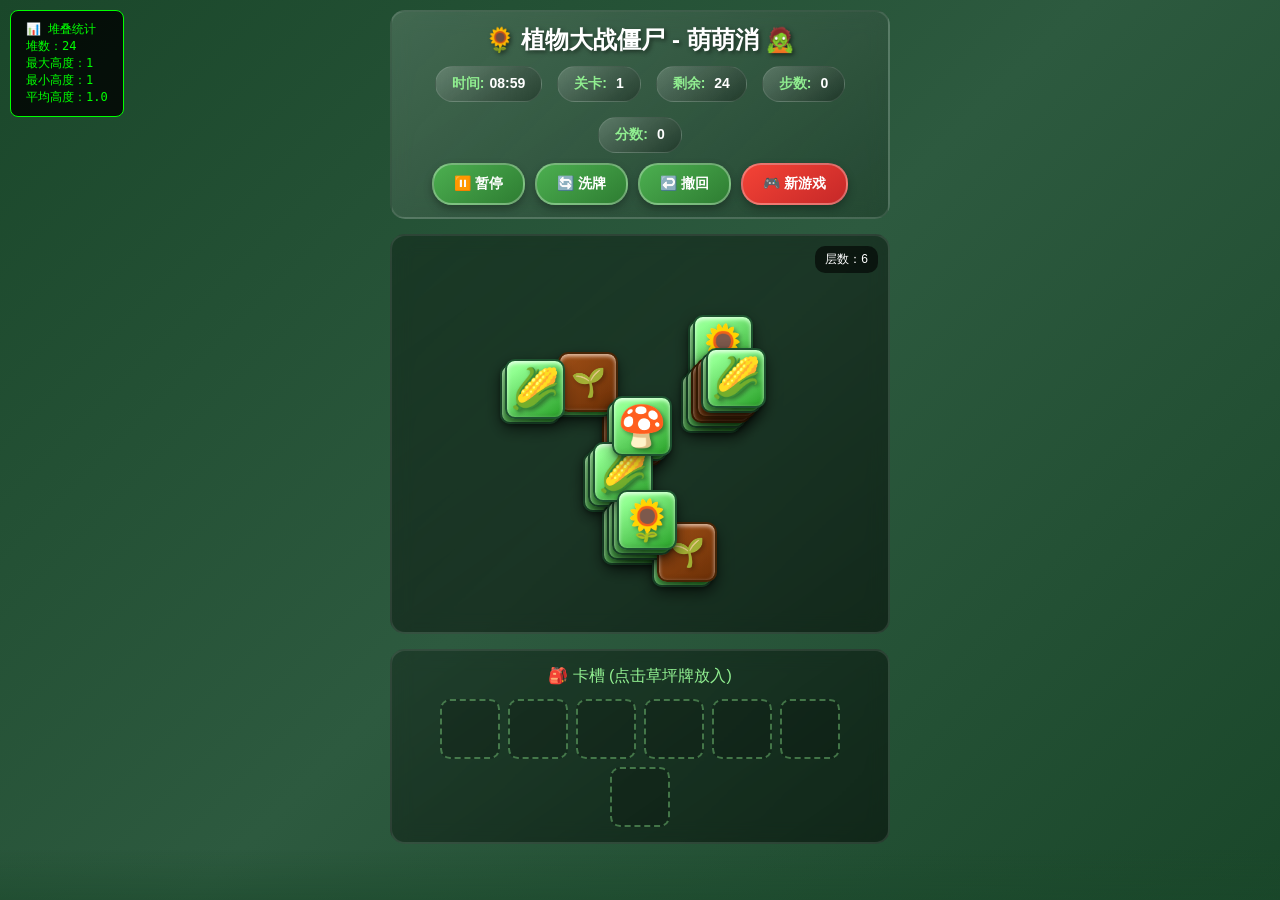
==== index.html @ 9ede6ee3 "v1.3.3: 增加堆叠偏移量 (5px)，添加界面调试信息显示" ====
<!DOCTYPE html>
<html lang="zh-CN">
<head>
    <meta charset="UTF-8">
    <meta name="viewport" content="width=device-width, initial-scale=1.0, maximum-scale=1.0, user-scalable=no">
    <title>植物大战僵尸 - 萌萌消</title>
    <style>
        * {
            margin: 0;
            padding: 0;
            box-sizing: border-box;
            -webkit-tap-highlight-color: transparent;
        }
        
        body {
            font-family: 'Microsoft YaHei', sans-serif;
            background: linear-gradient(135deg, #1a472a 0%, #2d5a3f 50%, #1a472a 100%);
            min-height: 100vh;
            padding: 10px;
            color: white;
            overflow-x: hidden;
        }
        
        .game-container {
            max-width: 500px;
            margin: 0 auto;
            display: flex;
            flex-direction: column;
            gap: 15px;
        }
        
        .game-header {
            text-align: center;
            background: linear-gradient(145deg, rgba(255,255,255,0.15), rgba(0,0,0,0.2));
            padding: 12px 20px;
            border-radius: 15px;
            backdrop-filter: blur(10px);
            border: 2px solid rgba(255,255,255,0.1);
        }
        
        .game-title {
            font-size: 24px;
            font-weight: bold;
            margin-bottom: 10px;
            text-shadow: 2px 2px 4px rgba(0,0,0,0.5);
        }
        
        .stats {
            display: flex;
            justify-content: center;
            gap: 15px;
            flex-wrap: wrap;
        }
        
        .stat-item {
            background: linear-gradient(145deg, rgba(255,255,255,0.2), rgba(0,0,0,0.3));
            padding: 8px 16px;
            border-radius: 20px;
            font-size: 14px;
            border: 1px solid rgba(255,255,255,0.1);
            transition: all 0.3s ease;
        }
        
        .stat-item.timer-warning {
            background: linear-gradient(145deg, rgba(255, 235, 59, 0.4), rgba(255, 193, 7, 0.3));
            border-color: #ffeb3b;
            animation: pulse 1s infinite;
        }
        
        .stat-item.timer-critical {
            background: linear-gradient(145deg, rgba(244, 67, 54, 0.4), rgba(211, 47, 47, 0.3));
            border-color: #f44336;
            animation: pulse 0.5s infinite;
        }
        
        .stat-label {
            color: #90EE90;
            font-weight: bold;
        }
        
        .stat-value {
            font-weight: bold;
            margin-left: 5px;
        }
        
        .controls {
            display: flex;
            justify-content: center;
            gap: 10px;
            margin-top: 10px;
        }
        
        .game-board {
            position: relative;
            background: linear-gradient(145deg, rgba(0,0,0,0.3), rgba(0,0,0,0.5));
            padding: 20px 10px;
            border-radius: 15px;
            backdrop-filter: blur(10px);
            border: 2px solid rgba(255,255,255,0.1);
            min-height: 400px;
            overflow: hidden;
        }
        
        .card {
            position: absolute;
            width: 60px;
            height: 60px;
            cursor: pointer;
            transition: transform 0.15s ease, filter 0.15s ease;
            display: flex;
            align-items: center;
            justify-content: center;
            font-size: 40px;
            user-select: none;
            border-radius: 10px;
            /* 麻将立体感效果 */
            background: linear-gradient(145deg, #ffffff, #e8e8e8);
            border: 2px solid #333;
            box-shadow: 
                0 6px 16px rgba(0, 0, 0, 0.4),
                0 2px 4px rgba(0, 0, 0, 0.3),
                inset 0 2px 4px rgba(255, 255, 255, 0.6),
                inset 0 -2px 4px rgba(0, 0, 0, 0.1);
            text-shadow: 2px 2px 4px rgba(0, 0, 0, 0.4);
        }
        
        .card.face-up {
            background: linear-gradient(145deg, #90EE90, #228B22);
            border-color: #1a472a;
        }
        
        .card.face-down {
            background: linear-gradient(145deg, #8B4513, #5D2906);
            border-color: #3d1f04;
        }
        
        .card.face-down::after {
            content: "🌱";
            font-size: 28px;
            opacity: 0.7;
        }
        
        .card.clickable {
            filter: brightness(1.15);
        }
        
        .card.clickable:hover {
            transform: scale(1.1) translateY(-5px);
            box-shadow: 
                0 10px 25px rgba(0, 0, 0, 0.5),
                0 4px 8px rgba(0, 0, 0, 0.4),
                inset 0 2px 4px rgba(255, 255, 255, 0.6),
                inset 0 -2px 4px rgba(0, 0, 0, 0.1);
            z-index: 1000 !important;
        }
        
        .card.clickable:active {
            transform: scale(1.05);
        }
        
        .card.removing {
            animation: removeCard 0.4s ease-out forwards;
        }
        
        @keyframes removeCard {
            0% {
                transform: scale(1);
                opacity: 1;
            }
            50% {
                transform: scale(1.3) rotate(180deg);
                opacity: 0.8;
            }
            100% {
                transform: scale(0);
                opacity: 0;
            }
        }
        
        .card-to-hand {
            position: fixed;
            z-index: 2000;
            pointer-events: none;
            transition: all 0.5s ease-out;
        }
        
        .hand-area {
            background: linear-gradient(145deg, rgba(0,0,0,0.3), rgba(0,0,0,0.5));
            padding: 15px;
            border-radius: 15px;
            backdrop-filter: blur(10px);
            border: 2px solid rgba(255,255,255,0.1);
        }
        
        .hand-title {
            text-align: center;
            margin-bottom: 12px;
            font-size: 16px;
            color: #90EE90;
        }
        
        .hand-slots {
            display: flex;
            justify-content: center;
            gap: 8px;
            flex-wrap: wrap;
            min-height: 70px;
        }
        
        .hand-slot {
            width: 60px;
            height: 60px;
            border: 2px dashed rgba(144, 238, 144, 0.4);
            border-radius: 10px;
            display: flex;
            align-items: center;
            justify-content: center;
            font-size: 36px;
            background: rgba(0, 0, 0, 0.2);
            transition: all 0.2s ease;
        }
        
        .hand-slot.filled {
            border-style: solid;
            border-color: #90EE90;
            background: linear-gradient(145deg, rgba(144, 238, 144, 0.3), rgba(0, 0, 0, 0.3));
            animation: slotFill 0.3s ease-out;
        }
        
        @keyframes slotFill {
            0% { transform: scale(0.8); }
            50% { transform: scale(1.1); }
            100% { transform: scale(1); }
        }
        
        .hand-slot.matching {
            animation: slotMatch 0.5s ease-out;
            background: linear-gradient(145deg, rgba(255, 215, 0, 0.5), rgba(255, 165, 0, 0.3));
            border-color: gold;
        }
        
        @keyframes slotMatch {
            0%, 100% { transform: scale(1); }
            50% { transform: scale(1.15); filter: brightness(1.3); }
        }
        
        button {
            padding: 10px 20px;
            font-size: 14px;
            font-weight: bold;
            border: 2px solid rgba(255,255,255,0.3);
            border-radius: 20px;
            background: linear-gradient(145deg, #4CAF50, #2E7D32);
            color: white;
            cursor: pointer;
            transition: all 0.3s;
            box-shadow: 0 4px 8px rgba(0,0,0,0.3);
        }
        
        button:hover {
            background: linear-gradient(145deg, #66BB6A, #43A047);
            transform: translateY(-2px);
            box-shadow: 0 6px 12px rgba(0,0,0,0.4);
        }
        
        button:active {
            transform: translateY(0);
        }
        
        button.danger {
            background: linear-gradient(145deg, #f44336, #c62828);
        }
        
        button.danger:hover {
            background: linear-gradient(145deg, #ef5350, #e53935);
        }
        
        .message-overlay {
            position: fixed;
            top: 0;
            left: 0;
            width: 100%;
            height: 100%;
            background: rgba(0, 0, 0, 0.8);
            display: none;
            align-items: center;
            justify-content: center;
            z-index: 3000;
            padding: 20px;
        }
        
        .message-box {
            background: linear-gradient(145deg, #1a472a, #0d2818);
            padding: 30px;
            border-radius: 20px;
            text-align: center;
            box-shadow: 0 10px 40px rgba(0, 0, 0, 0.6);
            border: 3px solid #90EE90;
            max-width: 400px;
            width: 100%;
        }
        
        .message-box h2 {
            font-size: 28px;
            margin-bottom: 20px;
            text-shadow: 2px 2px 4px rgba(0,0,0,0.5);
        }
        
        .message-box.win h2 {
            color: #FFD700;
        }
        
        .message-box.lose h2 {
            color: #f44336;
        }
        
        .message-box p {
            margin: 10px 0;
            font-size: 16px;
        }
        
        .message-box .buttons {
            margin-top: 20px;
            display: flex;
            gap: 10px;
            justify-content: center;
        }
        
        .timer-warning {
            color: #ffeb3b !important;
            animation: pulse 1s infinite;
        }
        
        .timer-critical {
            color: #f44336 !important;
            animation: pulse 0.5s infinite;
        }
        
        @keyframes pulse {
            0%, 100% { opacity: 1; }
            50% { opacity: 0.6; }
        }
        
        .combo-text {
            position: fixed;
            font-size: 32px;
            font-weight: bold;
            color: #FFD700;
            text-shadow: 0 0 10px rgba(255, 215, 0, 0.8), 2px 2px 4px rgba(0,0,0,0.5);
            pointer-events: none;
            z-index: 2500;
            animation: comboFloat 1s ease-out forwards;
        }
        
        @keyframes comboFloat {
            0% {
                transform: scale(0.5) translateY(0);
                opacity: 0;
            }
            50% {
                transform: scale(1.2) translateY(-20px);
                opacity: 1;
            }
            100% {
                transform: scale(1) translateY(-50px);
                opacity: 0;
            }
        }
        
        .layer-indicator {
            position: absolute;
            top: 10px;
            right: 10px;
            background: rgba(0,0,0,0.6);
            padding: 5px 10px;
            border-radius: 10px;
            font-size: 12px;
        }
        
        /* 草坪装饰 */
        .grass-decoration {
            position: fixed;
            bottom: 0;
            left: 0;
            width: 100%;
            height: 50px;
            background: linear-gradient(to bottom, transparent, rgba(26, 71, 42, 0.5));
            pointer-events: none;
            z-index: -1;
        }
    </style>
</head>
<body>
    <div class="game-container">
        <div class="game-header">
            <div class="game-title">🌻 植物大战僵尸 - 萌萌消 🧟</div>
            <div class="stats">
                <div class="stat-item">
                    <span class="stat-label">关卡:</span>
                    <span class="stat-value" id="level">1</span>
                </div>
                <div class="stat-item">
                    <span class="stat-label">剩余:</span>
                    <span class="stat-value" id="remaining">0</span>
                </div>
                <div class="stat-item">
                    <span class="stat-label">步数:</span>
                    <span class="stat-value" id="moves">0</span>
                </div>
                <div class="stat-item">
                    <span class="stat-label">分数:</span>
                    <span class="stat-value" id="score">0</span>
                </div>
            </div>
            <div class="controls">
                <button id="pauseBtn">⏸️ 暂停</button>
                <button id="shuffleBtn">🔄 洗牌</button>
                <button id="undoBtn">↩️ 撤回</button>
                <button id="newGameBtn" class="danger">🎮 新游戏</button>
            </div>
        </div>
        
        <div class="game-board" id="gameBoard">
            <div class="layer-indicator">层数：<span id="layerCount">0</span></div>
        </div>
        
        <div class="hand-area">
            <div class="hand-title">🎒 卡槽 (点击草坪牌放入)</div>
            <div class="hand-slots" id="handSlots"></div>
        </div>
    </div>
    
    <div class="grass-decoration"></div>
    
    <div class="message-overlay" id="winMessage">
        <div class="message-box win">
            <h2>🎉 恭喜通关！ 🎉</h2>
            <p>🌟 最终得分：<span id="finalScoreWin">0</span></p>
            <p>📊 使用步数：<span id="finalMovesWin">0</span></p>
            <p>⏱️ 用时：<span id="finalTimeWin">0 分 0 秒</span></p>
            <p>⏰ 剩余时间：<span id="remainingTimeWin">0 分 0 秒</span></p>
            <p>⭐ 星级评价：<span id="starRating">★★★</span></p>
            <div class="buttons">
                <button onclick="game.nextLevel()">下一关 ➡️</button>
                <button onclick="game.newGame()">再玩一局</button>
            </div>
        </div>
    </div>
    
    <div class="message-overlay" id="loseMessage">
        <div class="message-box lose">
            <h2>💀 游戏结束 💀</h2>
            <p id="loseReason">卡槽已满！</p>
            <p>📊 最终得分：<span id="finalScoreLose">0</span></p>
            <p>🏆 到达关卡：<span id="finalLevelLose">1</span></p>
            <p>⏱️ 生存时间：<span id="finalTimeLose">0 分 0 秒</span></p>
            <div class="buttons">
                <button onclick="game.restartLevel()">重试本关 🔄</button>
                <button onclick="game.newGame()">重新开始</button>
            </div>
        </div>
    </div>

    <script src="game.js?v=1.3.3"></script>
</body>
</html>
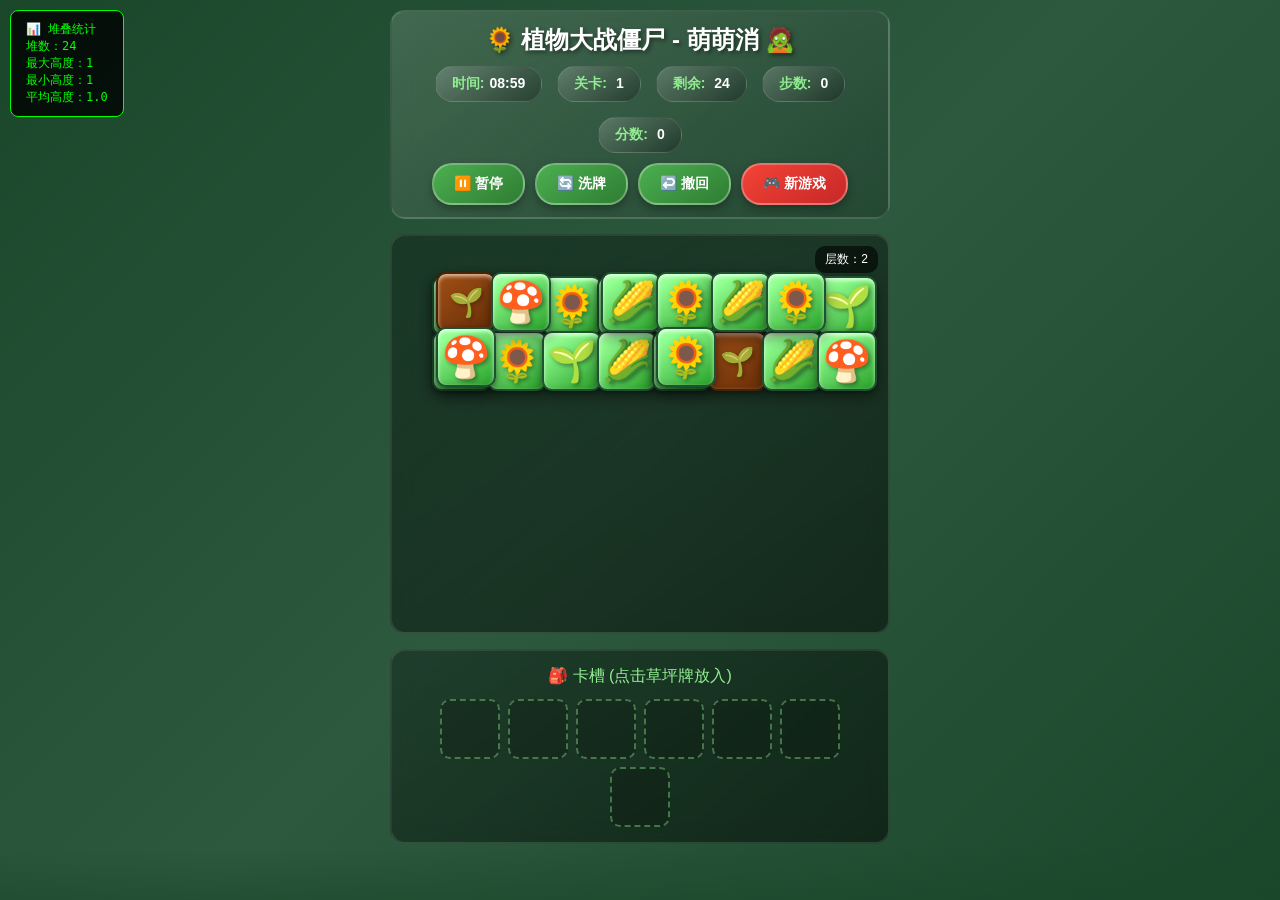
==== commit bd6c7535: "v1.4.0: 重写堆叠算法，使用网格系统确保真正堆叠" ====
--- a/index.html
+++ b/index.html
@@ -461,6 +461,6 @@
         </div>
     </div>
 
-    <script src="game.js?v=1.3.3"></script>
+    <script src="game.js?v=1.4.0"></script>
 </body>
 </html>
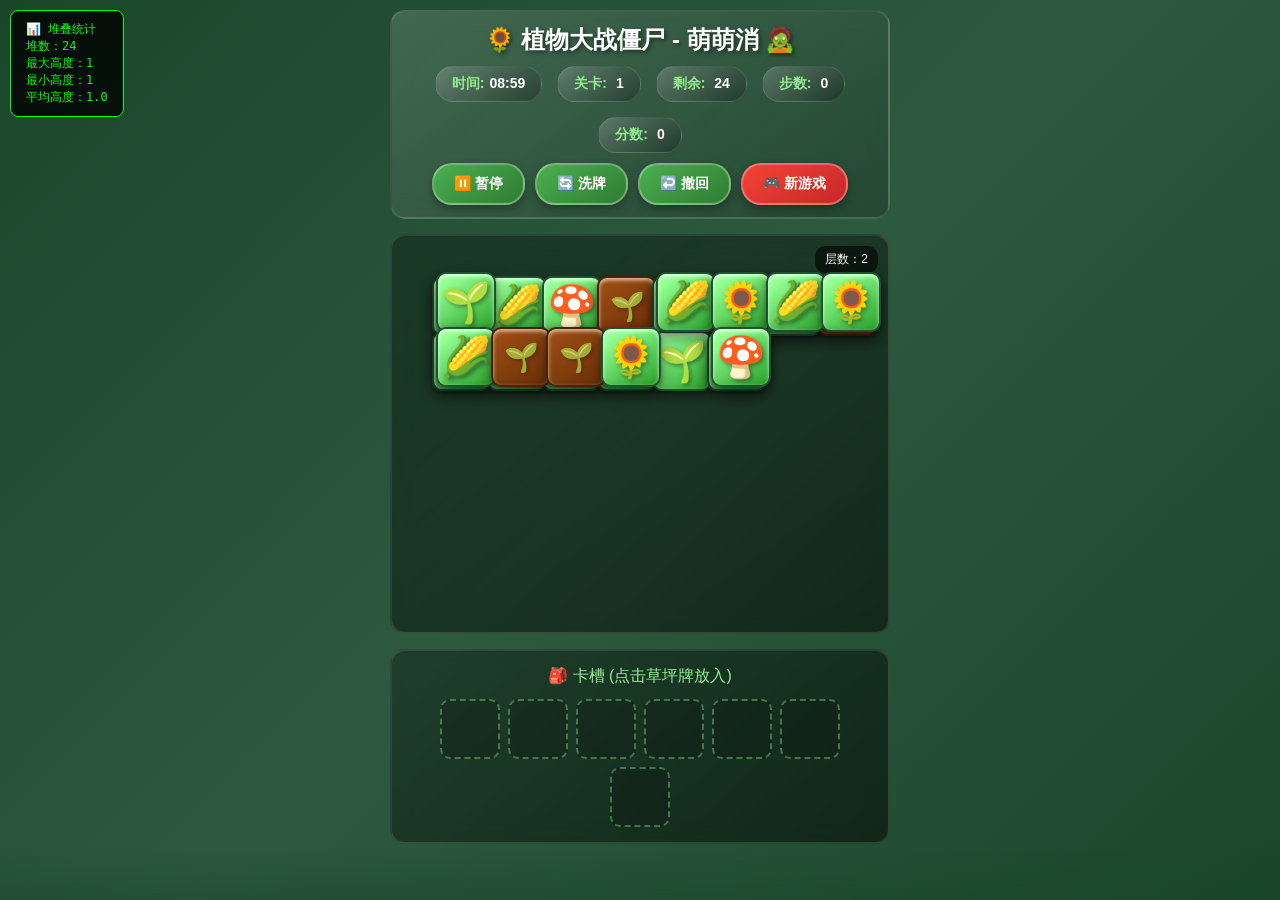
==== commit 6d63a99f: "v1.4.1: 修复分组逻辑，使用基础位置还原坐标" ====
--- a/index.html
+++ b/index.html
@@ -461,6 +461,6 @@
         </div>
     </div>
 
-    <script src="game.js?v=1.4.0"></script>
+    <script src="game.js?v=1.4.1"></script>
 </body>
 </html>
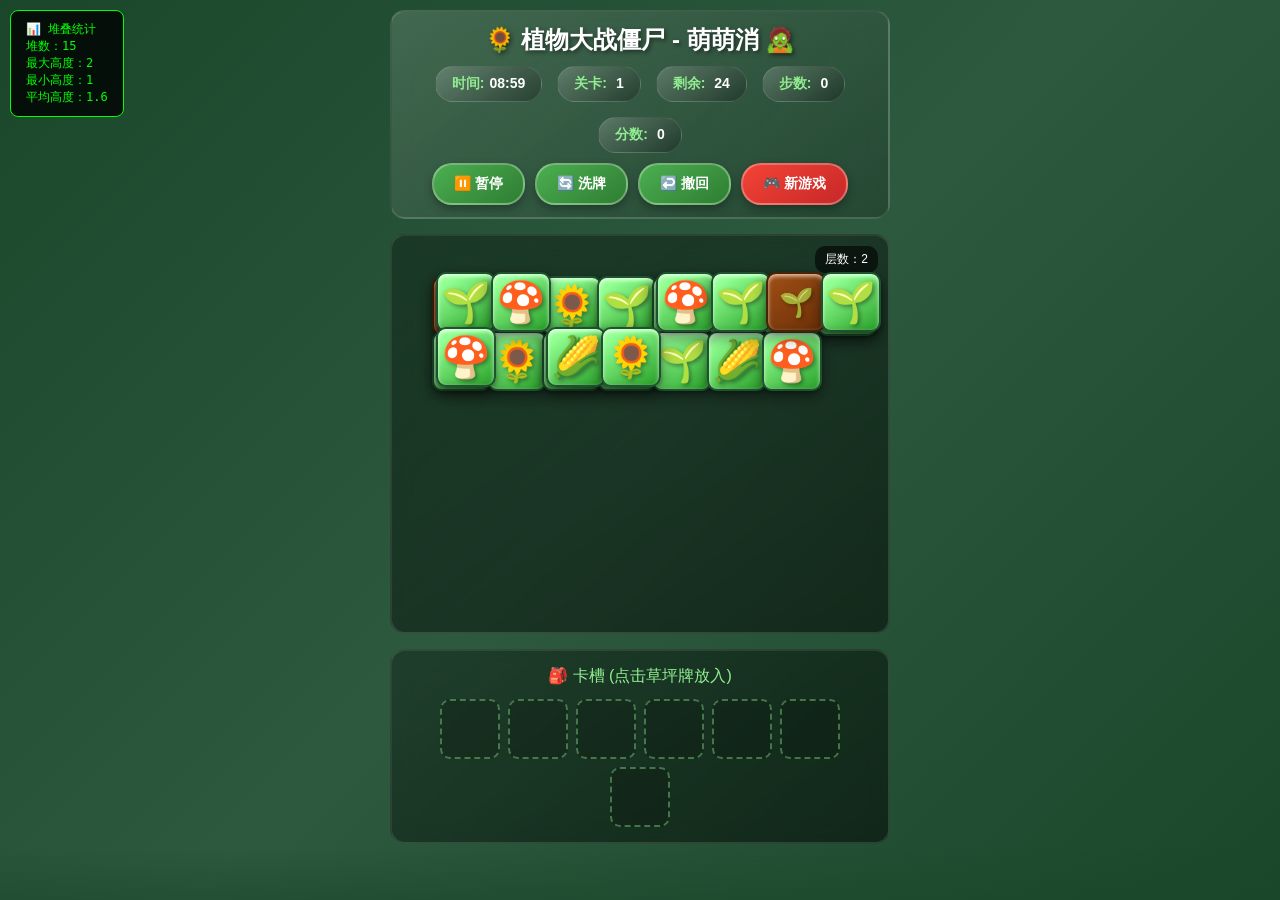
==== commit 2e03ce66: "v1.4.3: 修复堆叠统计逻辑，使用一致的坐标还原方法" ====
--- a/index.html
+++ b/index.html
@@ -461,6 +461,6 @@
         </div>
     </div>
 
-    <script src="game.js?v=1.4.1"></script>
+    <script src="game.js?v=1.4.3"></script>
 </body>
 </html>
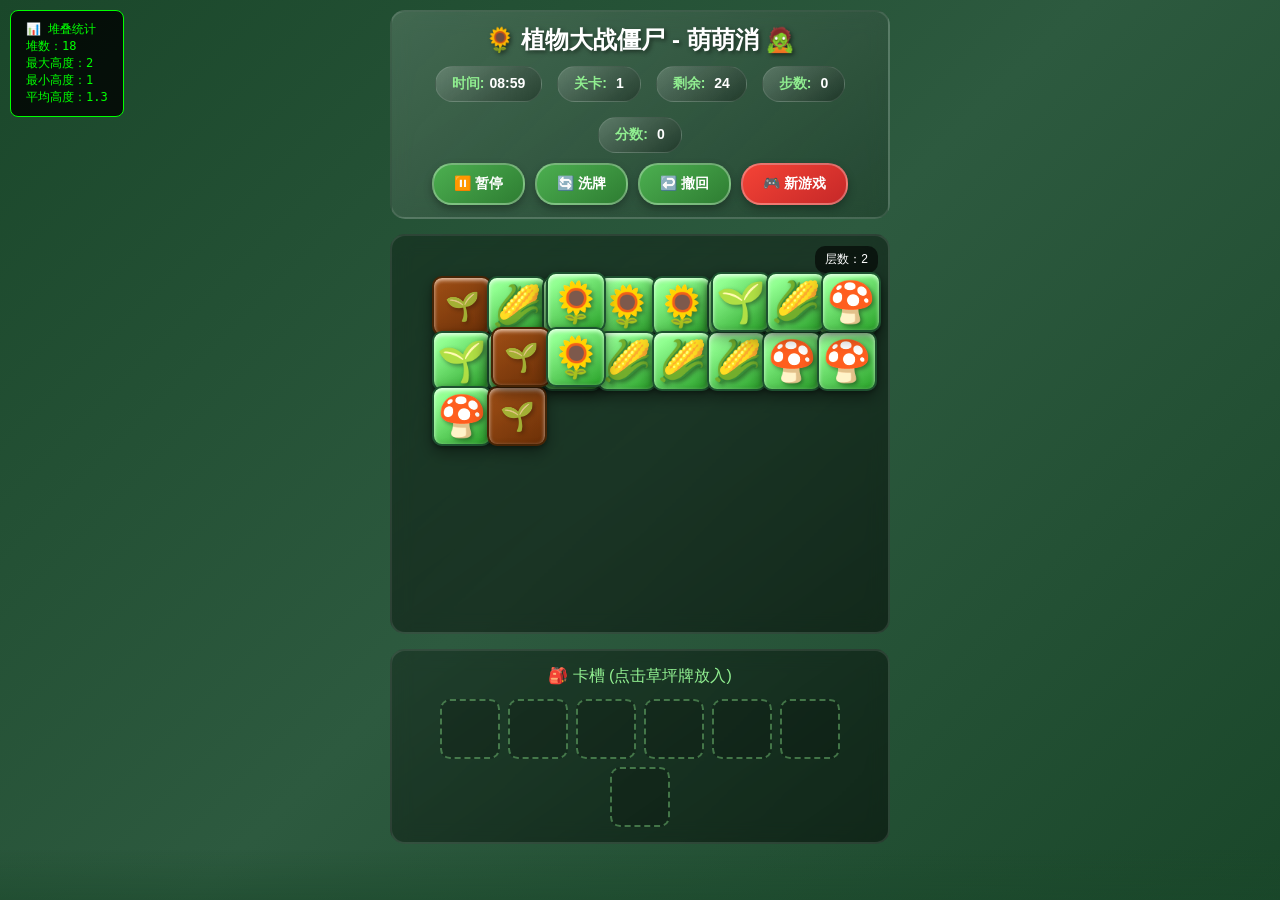
==== commit 5b08a85c: "v1.5.0: 按层分配图案，确保同种图案分布在不同层，需要逐层解锁" ====
--- a/index.html
+++ b/index.html
@@ -461,6 +461,6 @@
         </div>
     </div>
 
-    <script src="game.js?v=1.4.3"></script>
+    <script src="game.js?v=1.5.0"></script>
 </body>
 </html>
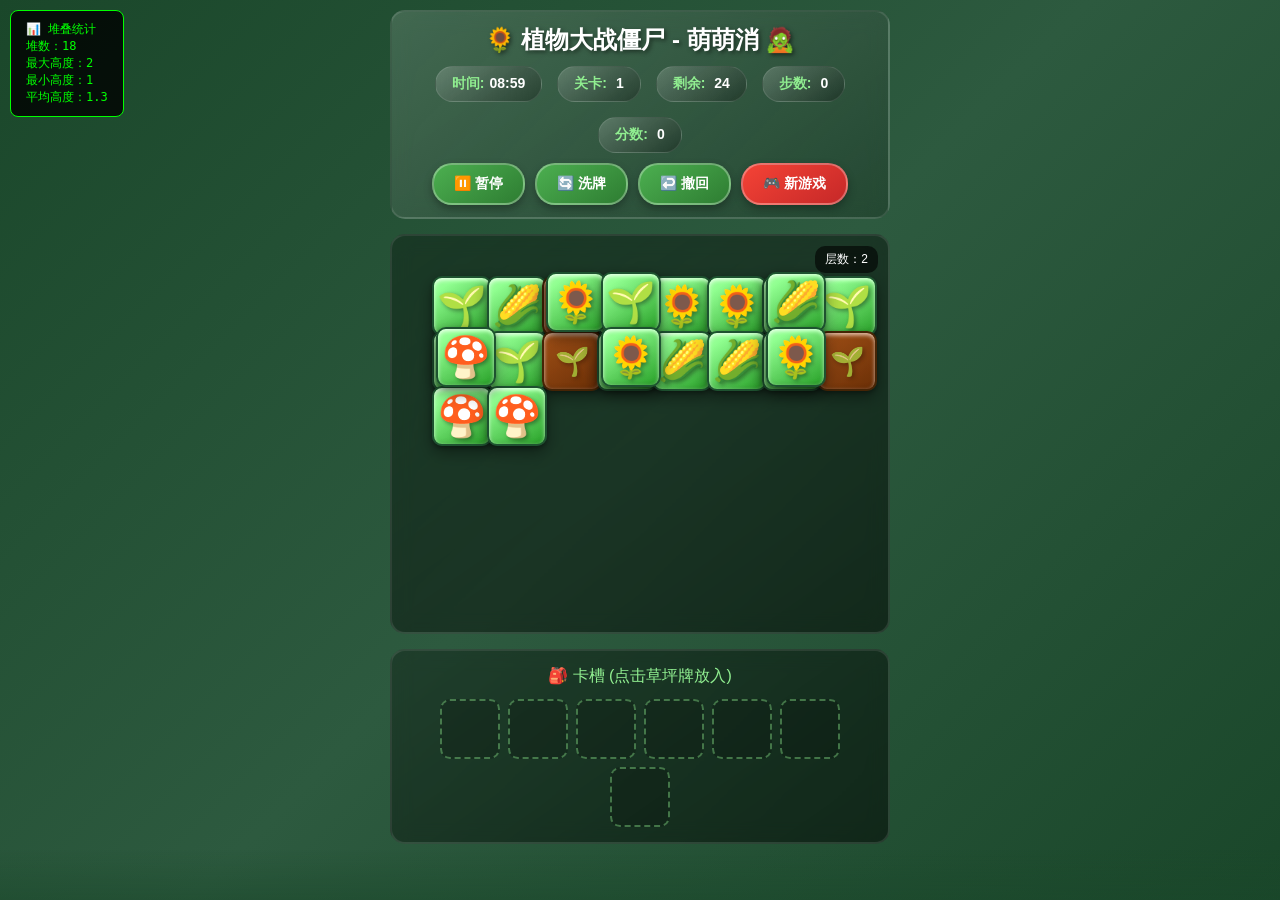
==== commit 6731693e: "docs: 添加游戏分析与设计报告（市场调研/玩法设计/变现设计/开发计划）" ====
--- a/index.html
+++ b/index.html
@@ -461,6 +461,6 @@
         </div>
     </div>
 
-    <script src="game.js?v=1.5.0"></script>
+    <script src="game.js?v=1.5.1"></script>
 </body>
 </html>
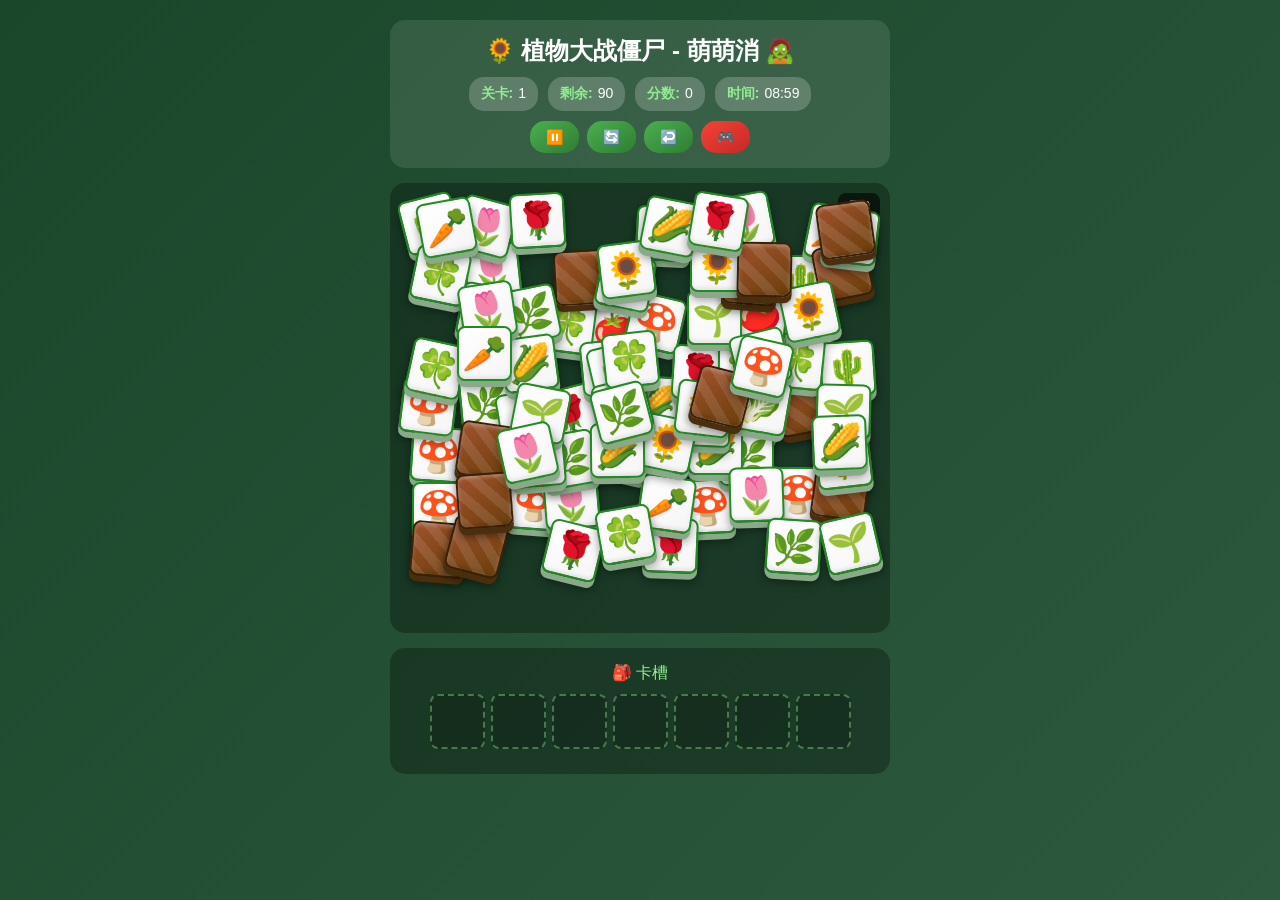
==== commit 09fb06b2: "🎮 PvZ 萌萌消 - 整理后的游戏文件 核心文件: - index.html: 游戏主页面 - game.js: 游戏逻辑 - README.md: 游戏说明 - .gitignore: Git 忽" ====
--- a/index.html
+++ b/index.html
@@ -2,391 +2,145 @@
 <html lang="zh-CN">
 <head>
     <meta charset="UTF-8">
-    <meta name="viewport" content="width=device-width, initial-scale=1.0, maximum-scale=1.0, user-scalable=no">
+    <meta name="viewport" content="width=device-width, initial-scale=1.0">
     <title>植物大战僵尸 - 萌萌消</title>
     <style>
-        * {
-            margin: 0;
-            padding: 0;
-            box-sizing: border-box;
-            -webkit-tap-highlight-color: transparent;
-        }
-        
+        * { margin: 0; padding: 0; box-sizing: border-box; }
         body {
             font-family: 'Microsoft YaHei', sans-serif;
-            background: linear-gradient(135deg, #1a472a 0%, #2d5a3f 50%, #1a472a 100%);
+            background: linear-gradient(135deg, #1a472a, #2d5a3f);
             min-height: 100vh;
-            padding: 10px;
+            padding: 20px;
             color: white;
-            overflow-x: hidden;
         }
-        
-        .game-container {
-            max-width: 500px;
-            margin: 0 auto;
-            display: flex;
-            flex-direction: column;
-            gap: 15px;
-        }
-        
+        .game-container { max-width: 500px; margin: 0 auto; }
         .game-header {
             text-align: center;
-            background: linear-gradient(145deg, rgba(255,255,255,0.15), rgba(0,0,0,0.2));
-            padding: 12px 20px;
+            background: rgba(255,255,255,0.1);
+            padding: 15px;
             border-radius: 15px;
-            backdrop-filter: blur(10px);
-            border: 2px solid rgba(255,255,255,0.1);
+            margin-bottom: 15px;
         }
-        
-        .game-title {
-            font-size: 24px;
-            font-weight: bold;
-            margin-bottom: 10px;
-            text-shadow: 2px 2px 4px rgba(0,0,0,0.5);
+        .game-title { font-size: 24px; font-weight: bold; margin-bottom: 10px; }
+        .stats { display: flex; justify-content: center; gap: 10px; flex-wrap: wrap; margin-bottom: 10px; }
+        .stat-item {
+            background: rgba(255,255,255,0.2);
+            padding: 8px 12px;
+            border-radius: 15px;
+            font-size: 14px;
         }
-        
-        .stats {
-            display: flex;
-            justify-content: center;
-            gap: 15px;
-            flex-wrap: wrap;
-        }
-        
-        .stat-item {
-            background: linear-gradient(145deg, rgba(255,255,255,0.2), rgba(0,0,0,0.3));
-            padding: 8px 16px;
-            border-radius: 20px;
-            font-size: 14px;
-            border: 1px solid rgba(255,255,255,0.1);
-            transition: all 0.3s ease;
-        }
-        
-        .stat-item.timer-warning {
-            background: linear-gradient(145deg, rgba(255, 235, 59, 0.4), rgba(255, 193, 7, 0.3));
-            border-color: #ffeb3b;
-            animation: pulse 1s infinite;
-        }
-        
-        .stat-item.timer-critical {
-            background: linear-gradient(145deg, rgba(244, 67, 54, 0.4), rgba(211, 47, 47, 0.3));
-            border-color: #f44336;
-            animation: pulse 0.5s infinite;
-        }
-        
-        .stat-label {
-            color: #90EE90;
-            font-weight: bold;
-        }
-        
-        .stat-value {
-            font-weight: bold;
-            margin-left: 5px;
-        }
-        
-        .controls {
-            display: flex;
-            justify-content: center;
-            gap: 10px;
-            margin-top: 10px;
-        }
-        
+        .stat-label { color: #90EE90; font-weight: bold; margin-right: 5px; }
+        .controls { display: flex; justify-content: center; gap: 8px; }
         .game-board {
             position: relative;
-            background: linear-gradient(145deg, rgba(0,0,0,0.3), rgba(0,0,0,0.5));
-            padding: 20px 10px;
+            background: rgba(0,0,0,0.3);
+            padding: 20px;
             border-radius: 15px;
-            backdrop-filter: blur(10px);
-            border: 2px solid rgba(255,255,255,0.1);
-            min-height: 400px;
-            overflow: hidden;
+            min-height: 450px;
+            margin-bottom: 15px;
         }
-        
         .card {
             position: absolute;
-            width: 60px;
-            height: 60px;
+            width: 55px;
+            height: 55px;
             cursor: pointer;
-            transition: transform 0.15s ease, filter 0.15s ease;
             display: flex;
             align-items: center;
             justify-content: center;
-            font-size: 40px;
+            font-size: 36px;
             user-select: none;
-            border-radius: 10px;
-            /* 麻将立体感效果 */
-            background: linear-gradient(145deg, #ffffff, #e8e8e8);
+            border-radius: 8px;
+            /* 正面：浅色背景 + 立体感 */
+            background: linear-gradient(145deg, #f8f8f8, #e8e8e8);
             border: 2px solid #333;
+            /* 立体阴影效果 */
             box-shadow: 
-                0 6px 16px rgba(0, 0, 0, 0.4),
-                0 2px 4px rgba(0, 0, 0, 0.3),
-                inset 0 2px 4px rgba(255, 255, 255, 0.6),
-                inset 0 -2px 4px rgba(0, 0, 0, 0.1);
-            text-shadow: 2px 2px 4px rgba(0, 0, 0, 0.4);
+                0 6px 0 #b0b0b0,
+                0 8px 10px rgba(0,0,0,0.4),
+                inset 0 2px 4px rgba(255,255,255,0.8),
+                inset 0 -2px 4px rgba(0,0,0,0.1);
+            transition: transform 0.2s, box-shadow 0.2s;
         }
-        
-        .card.face-up {
-            background: linear-gradient(145deg, #90EE90, #228B22);
-            border-color: #1a472a;
+        .card.face-up { 
+            background: linear-gradient(145deg, #ffffff, #f5f5f5);
+            border-color: #228B22;
+            box-shadow: 
+                0 6px 0 #88aa88,
+                0 8px 10px rgba(0,0,0,0.4),
+                inset 0 2px 4px rgba(255,255,255,0.9),
+                inset 0 -2px 4px rgba(0,0,0,0.1);
         }
-        
-        .card.face-down {
-            background: linear-gradient(145deg, #8B4513, #5D2906);
+        .card.face-down { 
+            background: linear-gradient(145deg, #a0522d, #6b3e0b);
             border-color: #3d1f04;
+            box-shadow: 
+                0 6px 0 #4a2f0f,
+                0 8px 10px rgba(0,0,0,0.5),
+                inset 0 2px 4px rgba(255,255,255,0.3),
+                inset 0 -2px 4px rgba(0,0,0,0.2);
         }
-        
         .card.face-down::after {
-            content: "🌱";
-            font-size: 28px;
-            opacity: 0.7;
+            content: "";
+            background-image: repeating-linear-gradient(45deg, rgba(255,255,255,0.1) 0px, rgba(255,255,255,0.1) 10px, transparent 10px, transparent 20px);
+            width: 100%; height: 100%; border-radius: 6px;
         }
-        
-        .card.clickable {
-            filter: brightness(1.15);
-        }
-        
-        .card.clickable:hover {
-            transform: scale(1.1) translateY(-5px);
-            box-shadow: 
-                0 10px 25px rgba(0, 0, 0, 0.5),
-                0 4px 8px rgba(0, 0, 0, 0.4),
-                inset 0 2px 4px rgba(255, 255, 255, 0.6),
-                inset 0 -2px 4px rgba(0, 0, 0, 0.1);
-            z-index: 1000 !important;
-        }
-        
-        .card.clickable:active {
-            transform: scale(1.05);
-        }
-        
-        .card.removing {
-            animation: removeCard 0.4s ease-out forwards;
-        }
-        
-        @keyframes removeCard {
-            0% {
-                transform: scale(1);
-                opacity: 1;
-            }
-            50% {
-                transform: scale(1.3) rotate(180deg);
-                opacity: 0.8;
-            }
-            100% {
-                transform: scale(0);
-                opacity: 0;
-            }
-        }
-        
+        .card.clickable:hover { filter: brightness(1.2); }
         .card-to-hand {
             position: fixed;
             z-index: 2000;
             pointer-events: none;
             transition: all 0.5s ease-out;
         }
-        
         .hand-area {
-            background: linear-gradient(145deg, rgba(0,0,0,0.3), rgba(0,0,0,0.5));
+            background: rgba(0,0,0,0.3);
             padding: 15px;
             border-radius: 15px;
-            backdrop-filter: blur(10px);
-            border: 2px solid rgba(255,255,255,0.1);
         }
-        
-        .hand-title {
-            text-align: center;
-            margin-bottom: 12px;
-            font-size: 16px;
-            color: #90EE90;
+        .hand-title { text-align: center; margin-bottom: 10px; color: #90EE90; }
+        .hand-slots { display: flex; justify-content: center; gap: 6px; flex-wrap: wrap; min-height: 65px; }
+        .hand-slot {
+            width: 55px; height: 55px;
+            border: 2px dashed rgba(144,238,144,0.4);
+            border-radius: 8px;
+            display: flex; align-items: center; justify-content: center;
+            font-size: 32px; background: rgba(0,0,0,0.2);
         }
-        
-        .hand-slots {
-            display: flex;
-            justify-content: center;
-            gap: 8px;
-            flex-wrap: wrap;
-            min-height: 70px;
-        }
-        
-        .hand-slot {
-            width: 60px;
-            height: 60px;
-            border: 2px dashed rgba(144, 238, 144, 0.4);
-            border-radius: 10px;
-            display: flex;
-            align-items: center;
-            justify-content: center;
-            font-size: 36px;
-            background: rgba(0, 0, 0, 0.2);
-            transition: all 0.2s ease;
-        }
-        
-        .hand-slot.filled {
-            border-style: solid;
-            border-color: #90EE90;
-            background: linear-gradient(145deg, rgba(144, 238, 144, 0.3), rgba(0, 0, 0, 0.3));
-            animation: slotFill 0.3s ease-out;
-        }
-        
-        @keyframes slotFill {
-            0% { transform: scale(0.8); }
-            50% { transform: scale(1.1); }
-            100% { transform: scale(1); }
-        }
-        
-        .hand-slot.matching {
-            animation: slotMatch 0.5s ease-out;
-            background: linear-gradient(145deg, rgba(255, 215, 0, 0.5), rgba(255, 165, 0, 0.3));
-            border-color: gold;
-        }
-        
-        @keyframes slotMatch {
-            0%, 100% { transform: scale(1); }
-            50% { transform: scale(1.15); filter: brightness(1.3); }
-        }
-        
+        .hand-slot.filled { border-style: solid; border-color: #90EE90; }
         button {
-            padding: 10px 20px;
+            padding: 8px 16px;
             font-size: 14px;
             font-weight: bold;
-            border: 2px solid rgba(255,255,255,0.3);
-            border-radius: 20px;
+            border: none;
+            border-radius: 15px;
             background: linear-gradient(145deg, #4CAF50, #2E7D32);
             color: white;
             cursor: pointer;
-            transition: all 0.3s;
-            box-shadow: 0 4px 8px rgba(0,0,0,0.3);
         }
-        
-        button:hover {
-            background: linear-gradient(145deg, #66BB6A, #43A047);
-            transform: translateY(-2px);
-            box-shadow: 0 6px 12px rgba(0,0,0,0.4);
-        }
-        
-        button:active {
-            transform: translateY(0);
-        }
-        
-        button.danger {
-            background: linear-gradient(145deg, #f44336, #c62828);
-        }
-        
-        button.danger:hover {
-            background: linear-gradient(145deg, #ef5350, #e53935);
-        }
-        
+        button:hover { transform: translateY(-2px); }
+        button.danger { background: linear-gradient(145deg, #f44336, #c62828); }
         .message-overlay {
-            position: fixed;
-            top: 0;
-            left: 0;
-            width: 100%;
-            height: 100%;
-            background: rgba(0, 0, 0, 0.8);
+            position: fixed; top: 0; left: 0;
+            width: 100%; height: 100%;
+            background: rgba(0,0,0,0.8);
             display: none;
             align-items: center;
             justify-content: center;
             z-index: 3000;
-            padding: 20px;
         }
-        
         .message-box {
             background: linear-gradient(145deg, #1a472a, #0d2818);
             padding: 30px;
             border-radius: 20px;
             text-align: center;
-            box-shadow: 0 10px 40px rgba(0, 0, 0, 0.6);
             border: 3px solid #90EE90;
-            max-width: 400px;
-            width: 100%;
         }
-        
-        .message-box h2 {
-            font-size: 28px;
-            margin-bottom: 20px;
-            text-shadow: 2px 2px 4px rgba(0,0,0,0.5);
-        }
-        
-        .message-box.win h2 {
-            color: #FFD700;
-        }
-        
-        .message-box.lose h2 {
-            color: #f44336;
-        }
-        
-        .message-box p {
-            margin: 10px 0;
-            font-size: 16px;
-        }
-        
-        .message-box .buttons {
-            margin-top: 20px;
-            display: flex;
-            gap: 10px;
-            justify-content: center;
-        }
-        
-        .timer-warning {
-            color: #ffeb3b !important;
-            animation: pulse 1s infinite;
-        }
-        
-        .timer-critical {
-            color: #f44336 !important;
-            animation: pulse 0.5s infinite;
-        }
-        
-        @keyframes pulse {
-            0%, 100% { opacity: 1; }
-            50% { opacity: 0.6; }
-        }
-        
-        .combo-text {
-            position: fixed;
-            font-size: 32px;
-            font-weight: bold;
-            color: #FFD700;
-            text-shadow: 0 0 10px rgba(255, 215, 0, 0.8), 2px 2px 4px rgba(0,0,0,0.5);
-            pointer-events: none;
-            z-index: 2500;
-            animation: comboFloat 1s ease-out forwards;
-        }
-        
-        @keyframes comboFloat {
-            0% {
-                transform: scale(0.5) translateY(0);
-                opacity: 0;
-            }
-            50% {
-                transform: scale(1.2) translateY(-20px);
-                opacity: 1;
-            }
-            100% {
-                transform: scale(1) translateY(-50px);
-                opacity: 0;
-            }
-        }
-        
         .layer-indicator {
             position: absolute;
-            top: 10px;
-            right: 10px;
+            top: 10px; right: 10px;
             background: rgba(0,0,0,0.6);
             padding: 5px 10px;
-            border-radius: 10px;
+            border-radius: 8px;
             font-size: 12px;
-        }
-        
-        /* 草坪装饰 */
-        .grass-decoration {
-            position: fixed;
-            bottom: 0;
-            left: 0;
-            width: 100%;
-            height: 50px;
-            background: linear-gradient(to bottom, transparent, rgba(26, 71, 42, 0.5));
-            pointer-events: none;
-            z-index: -1;
         }
     </style>
 </head>
@@ -395,72 +149,47 @@
         <div class="game-header">
             <div class="game-title">🌻 植物大战僵尸 - 萌萌消 🧟</div>
             <div class="stats">
-                <div class="stat-item">
-                    <span class="stat-label">关卡:</span>
-                    <span class="stat-value" id="level">1</span>
-                </div>
-                <div class="stat-item">
-                    <span class="stat-label">剩余:</span>
-                    <span class="stat-value" id="remaining">0</span>
-                </div>
-                <div class="stat-item">
-                    <span class="stat-label">步数:</span>
-                    <span class="stat-value" id="moves">0</span>
-                </div>
-                <div class="stat-item">
-                    <span class="stat-label">分数:</span>
-                    <span class="stat-value" id="score">0</span>
-                </div>
+                <div class="stat-item"><span class="stat-label">关卡:</span><span id="level">1</span></div>
+                <div class="stat-item"><span class="stat-label">剩余:</span><span id="remaining">0</span></div>
+                <div class="stat-item"><span class="stat-label">分数:</span><span id="score">0</span></div>
+                <div class="stat-item"><span class="stat-label">时间:</span><span id="timer">09:00</span></div>
             </div>
             <div class="controls">
-                <button id="pauseBtn">⏸️ 暂停</button>
-                <button id="shuffleBtn">🔄 洗牌</button>
-                <button id="undoBtn">↩️ 撤回</button>
-                <button id="newGameBtn" class="danger">🎮 新游戏</button>
+                <button id="pauseBtn">⏸️</button>
+                <button id="shuffleBtn">🔄</button>
+                <button id="undoBtn">↩️</button>
+                <button id="newGameBtn" class="danger">🎮</button>
             </div>
         </div>
         
         <div class="game-board" id="gameBoard">
-            <div class="layer-indicator">层数：<span id="layerCount">0</span></div>
+            <div class="layer-indicator">层:<span id="layerCount">0</span></div>
         </div>
         
         <div class="hand-area">
-            <div class="hand-title">🎒 卡槽 (点击草坪牌放入)</div>
+            <div class="hand-title">🎒 卡槽</div>
             <div class="hand-slots" id="handSlots"></div>
         </div>
     </div>
     
-    <div class="grass-decoration"></div>
-    
     <div class="message-overlay" id="winMessage">
-        <div class="message-box win">
-            <h2>🎉 恭喜通关！ 🎉</h2>
-            <p>🌟 最终得分：<span id="finalScoreWin">0</span></p>
-            <p>📊 使用步数：<span id="finalMovesWin">0</span></p>
-            <p>⏱️ 用时：<span id="finalTimeWin">0 分 0 秒</span></p>
-            <p>⏰ 剩余时间：<span id="remainingTimeWin">0 分 0 秒</span></p>
-            <p>⭐ 星级评价：<span id="starRating">★★★</span></p>
-            <div class="buttons">
-                <button onclick="game.nextLevel()">下一关 ➡️</button>
-                <button onclick="game.newGame()">再玩一局</button>
-            </div>
+        <div class="message-box">
+            <h2>🎉 恭喜！🎉</h2>
+            <p>分数：<span id="finalScoreWin">0</span></p>
+            <button onclick="game.nextLevel()">下一关</button>
+            <button onclick="game.newGame()">新游戏</button>
         </div>
     </div>
     
     <div class="message-overlay" id="loseMessage">
-        <div class="message-box lose">
+        <div class="message-box">
             <h2>💀 游戏结束 💀</h2>
-            <p id="loseReason">卡槽已满！</p>
-            <p>📊 最终得分：<span id="finalScoreLose">0</span></p>
-            <p>🏆 到达关卡：<span id="finalLevelLose">1</span></p>
-            <p>⏱️ 生存时间：<span id="finalTimeLose">0 分 0 秒</span></p>
-            <div class="buttons">
-                <button onclick="game.restartLevel()">重试本关 🔄</button>
-                <button onclick="game.newGame()">重新开始</button>
-            </div>
+            <p id="loseReason"></p>
+            <button onclick="game.restartLevel()">重试</button>
+            <button onclick="game.newGame()">新游戏</button>
         </div>
     </div>
 
-    <script src="game.js?v=1.5.1"></script>
+    <script src="game.js?v=2026030827"></script>
 </body>
 </html>
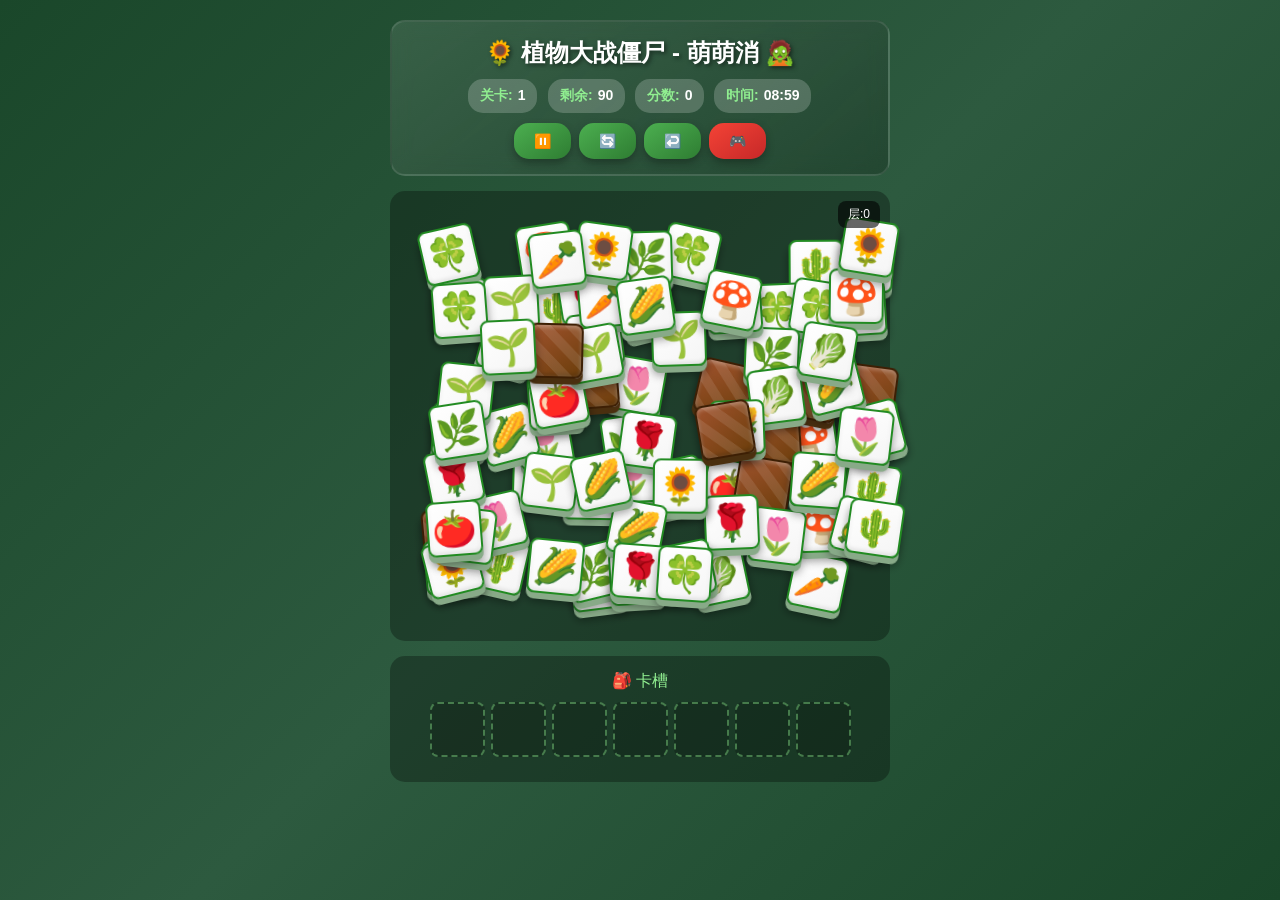
==== commit e5d7610e: "🚀 选项 A 优化：CSS 硬件加速 + 流畅动画 新增文件: - css/game.css: 优化的样式表（9KB）   * 使用 transform: translate3d() 代替 left/" ====
--- a/index.html
+++ b/index.html
@@ -4,155 +4,17 @@
     <meta charset="UTF-8">
     <meta name="viewport" content="width=device-width, initial-scale=1.0">
     <title>植物大战僵尸 - 萌萌消</title>
-    <style>
-        * { margin: 0; padding: 0; box-sizing: border-box; }
-        body {
-            font-family: 'Microsoft YaHei', sans-serif;
-            background: linear-gradient(135deg, #1a472a, #2d5a3f);
-            min-height: 100vh;
-            padding: 20px;
-            color: white;
-        }
-        .game-container { max-width: 500px; margin: 0 auto; }
-        .game-header {
-            text-align: center;
-            background: rgba(255,255,255,0.1);
-            padding: 15px;
-            border-radius: 15px;
-            margin-bottom: 15px;
-        }
-        .game-title { font-size: 24px; font-weight: bold; margin-bottom: 10px; }
-        .stats { display: flex; justify-content: center; gap: 10px; flex-wrap: wrap; margin-bottom: 10px; }
-        .stat-item {
-            background: rgba(255,255,255,0.2);
-            padding: 8px 12px;
-            border-radius: 15px;
-            font-size: 14px;
-        }
-        .stat-label { color: #90EE90; font-weight: bold; margin-right: 5px; }
-        .controls { display: flex; justify-content: center; gap: 8px; }
-        .game-board {
-            position: relative;
-            background: rgba(0,0,0,0.3);
-            padding: 20px;
-            border-radius: 15px;
-            min-height: 450px;
-            margin-bottom: 15px;
-        }
-        .card {
-            position: absolute;
-            width: 55px;
-            height: 55px;
-            cursor: pointer;
-            display: flex;
-            align-items: center;
-            justify-content: center;
-            font-size: 36px;
-            user-select: none;
-            border-radius: 8px;
-            /* 正面：浅色背景 + 立体感 */
-            background: linear-gradient(145deg, #f8f8f8, #e8e8e8);
-            border: 2px solid #333;
-            /* 立体阴影效果 */
-            box-shadow: 
-                0 6px 0 #b0b0b0,
-                0 8px 10px rgba(0,0,0,0.4),
-                inset 0 2px 4px rgba(255,255,255,0.8),
-                inset 0 -2px 4px rgba(0,0,0,0.1);
-            transition: transform 0.2s, box-shadow 0.2s;
-        }
-        .card.face-up { 
-            background: linear-gradient(145deg, #ffffff, #f5f5f5);
-            border-color: #228B22;
-            box-shadow: 
-                0 6px 0 #88aa88,
-                0 8px 10px rgba(0,0,0,0.4),
-                inset 0 2px 4px rgba(255,255,255,0.9),
-                inset 0 -2px 4px rgba(0,0,0,0.1);
-        }
-        .card.face-down { 
-            background: linear-gradient(145deg, #a0522d, #6b3e0b);
-            border-color: #3d1f04;
-            box-shadow: 
-                0 6px 0 #4a2f0f,
-                0 8px 10px rgba(0,0,0,0.5),
-                inset 0 2px 4px rgba(255,255,255,0.3),
-                inset 0 -2px 4px rgba(0,0,0,0.2);
-        }
-        .card.face-down::after {
-            content: "";
-            background-image: repeating-linear-gradient(45deg, rgba(255,255,255,0.1) 0px, rgba(255,255,255,0.1) 10px, transparent 10px, transparent 20px);
-            width: 100%; height: 100%; border-radius: 6px;
-        }
-        .card.clickable:hover { filter: brightness(1.2); }
-        .card-to-hand {
-            position: fixed;
-            z-index: 2000;
-            pointer-events: none;
-            transition: all 0.5s ease-out;
-        }
-        .hand-area {
-            background: rgba(0,0,0,0.3);
-            padding: 15px;
-            border-radius: 15px;
-        }
-        .hand-title { text-align: center; margin-bottom: 10px; color: #90EE90; }
-        .hand-slots { display: flex; justify-content: center; gap: 6px; flex-wrap: wrap; min-height: 65px; }
-        .hand-slot {
-            width: 55px; height: 55px;
-            border: 2px dashed rgba(144,238,144,0.4);
-            border-radius: 8px;
-            display: flex; align-items: center; justify-content: center;
-            font-size: 32px; background: rgba(0,0,0,0.2);
-        }
-        .hand-slot.filled { border-style: solid; border-color: #90EE90; }
-        button {
-            padding: 8px 16px;
-            font-size: 14px;
-            font-weight: bold;
-            border: none;
-            border-radius: 15px;
-            background: linear-gradient(145deg, #4CAF50, #2E7D32);
-            color: white;
-            cursor: pointer;
-        }
-        button:hover { transform: translateY(-2px); }
-        button.danger { background: linear-gradient(145deg, #f44336, #c62828); }
-        .message-overlay {
-            position: fixed; top: 0; left: 0;
-            width: 100%; height: 100%;
-            background: rgba(0,0,0,0.8);
-            display: none;
-            align-items: center;
-            justify-content: center;
-            z-index: 3000;
-        }
-        .message-box {
-            background: linear-gradient(145deg, #1a472a, #0d2818);
-            padding: 30px;
-            border-radius: 20px;
-            text-align: center;
-            border: 3px solid #90EE90;
-        }
-        .layer-indicator {
-            position: absolute;
-            top: 10px; right: 10px;
-            background: rgba(0,0,0,0.6);
-            padding: 5px 10px;
-            border-radius: 8px;
-            font-size: 12px;
-        }
-    </style>
+    <link rel="stylesheet" href="css/game.css">
 </head>
 <body>
     <div class="game-container">
         <div class="game-header">
             <div class="game-title">🌻 植物大战僵尸 - 萌萌消 🧟</div>
             <div class="stats">
-                <div class="stat-item"><span class="stat-label">关卡:</span><span id="level">1</span></div>
-                <div class="stat-item"><span class="stat-label">剩余:</span><span id="remaining">0</span></div>
-                <div class="stat-item"><span class="stat-label">分数:</span><span id="score">0</span></div>
-                <div class="stat-item"><span class="stat-label">时间:</span><span id="timer">09:00</span></div>
+                <div class="stat-item"><span class="stat-label">关卡:</span><span class="stat-value" id="level">1</span></div>
+                <div class="stat-item"><span class="stat-label">剩余:</span><span class="stat-value" id="remaining">0</span></div>
+                <div class="stat-item"><span class="stat-label">分数:</span><span class="stat-value" id="score">0</span></div>
+                <div class="stat-item"><span class="stat-label">时间:</span><span class="stat-value" id="timer">09:00</span></div>
             </div>
             <div class="controls">
                 <button id="pauseBtn">⏸️</button>
@@ -176,8 +38,10 @@
         <div class="message-box">
             <h2>🎉 恭喜！🎉</h2>
             <p>分数：<span id="finalScoreWin">0</span></p>
-            <button onclick="game.nextLevel()">下一关</button>
-            <button onclick="game.newGame()">新游戏</button>
+            <div class="buttons">
+                <button onclick="game.nextLevel()">下一关</button>
+                <button onclick="game.newGame()">新游戏</button>
+            </div>
         </div>
     </div>
     
@@ -185,11 +49,13 @@
         <div class="message-box">
             <h2>💀 游戏结束 💀</h2>
             <p id="loseReason"></p>
-            <button onclick="game.restartLevel()">重试</button>
-            <button onclick="game.newGame()">新游戏</button>
+            <div class="buttons">
+                <button onclick="game.restartLevel()">重试</button>
+                <button onclick="game.newGame()">新游戏</button>
+            </div>
         </div>
     </div>
 
-    <script src="game.js?v=2026030827"></script>
+    <script src="game.js?v=2026030829"></script>
 </body>
 </html>
--- a/css/game.css
+++ b/css/game.css
@@ -0,0 +1,427 @@
+/* PvZ Match-3 Game - Optimized Styles */
+/* 硬件加速 + 高清素材支持 */
+
+/* ========== 基础样式 ========== */
+* {
+    margin: 0;
+    padding: 0;
+    box-sizing: border-box;
+    -webkit-tap-highlight-color: transparent;
+}
+
+body {
+    font-family: 'Microsoft YaHei', sans-serif;
+    background: linear-gradient(135deg, #1a472a 0%, #2d5a3f 50%, #1a472a 100%);
+    min-height: 100vh;
+    padding: 20px;
+    color: white;
+    overflow-x: hidden;
+    /* 禁用滚动时的平滑效果，提升响应速度 */
+    scroll-behavior: auto;
+}
+
+.game-container {
+    max-width: 500px;
+    margin: 0 auto;
+    display: flex;
+    flex-direction: column;
+    gap: 15px;
+}
+
+/* ========== 游戏头部 ========== */
+.game-header {
+    text-align: center;
+    background: linear-gradient(145deg, rgba(255,255,255,0.1), rgba(0,0,0,0.2));
+    padding: 15px 20px;
+    border-radius: 15px;
+    backdrop-filter: blur(10px);
+    border: 2px solid rgba(255,255,255,0.1);
+}
+
+.game-title {
+    font-size: 24px;
+    font-weight: bold;
+    margin-bottom: 10px;
+    text-shadow: 2px 2px 4px rgba(0,0,0,0.5);
+}
+
+.stats {
+    display: flex;
+    justify-content: center;
+    gap: 10px;
+    flex-wrap: wrap;
+}
+
+.stat-item {
+    background: rgba(255,255,255,0.2);
+    padding: 8px 12px;
+    border-radius: 15px;
+    font-size: 14px;
+    /* 硬件加速 */
+    will-change: transform;
+    transition: transform 0.2s ease;
+}
+
+.stat-item:hover {
+    transform: scale(1.05);
+}
+
+.stat-label {
+    color: #90EE90;
+    font-weight: bold;
+}
+
+.stat-value {
+    font-weight: bold;
+    margin-left: 5px;
+}
+
+.controls {
+    display: flex;
+    justify-content: center;
+    gap: 8px;
+    margin-top: 10px;
+}
+
+/* ========== 游戏面板 ========== */
+.game-board {
+    position: relative;
+    background: rgba(0,0,0,0.3);
+    padding: 20px;
+    border-radius: 15px;
+    min-height: 450px;
+    /* 硬件加速 */
+    transform: translateZ(0);
+    will-change: opacity;
+}
+
+.layer-indicator {
+    position: absolute;
+    top: 10px;
+    right: 10px;
+    background: rgba(0,0,0,0.6);
+    padding: 5px 10px;
+    border-radius: 8px;
+    font-size: 12px;
+    z-index: 100;
+}
+
+/* ========== 卡牌 - 核心优化 ========== */
+.card {
+    position: absolute;
+    width: 55px;
+    height: 55px;
+    cursor: pointer;
+    display: flex;
+    align-items: center;
+    justify-content: center;
+    font-size: 36px;
+    user-select: none;
+    border-radius: 8px;
+    
+    /* ✅ 硬件加速关键 */
+    transform: translateZ(0);
+    will-change: transform, opacity;
+    backface-visibility: hidden;
+    -webkit-backface-visibility: hidden;
+    
+    /* 3D 立体感效果 */
+    box-shadow: 
+        0 6px 0 #b0b0b0,
+        0 8px 10px rgba(0,0,0,0.4),
+        inset 0 2px 4px rgba(255,255,255,0.8),
+        inset 0 -2px 4px rgba(0,0,0,0.1);
+    
+    transition: transform 0.2s cubic-bezier(0.4, 0, 0.2, 1);
+}
+
+/* 正面牌 - 浅色背景 */
+.card.face-up {
+    background: linear-gradient(145deg, #ffffff, #f5f5f5);
+    border: 2px solid #228B22;
+    box-shadow: 
+        0 6px 0 #88aa88,
+        0 8px 10px rgba(0,0,0,0.4),
+        inset 0 2px 4px rgba(255,255,255,0.9),
+        inset 0 -2px 4px rgba(0,0,0,0.1);
+}
+
+/* 背面牌 - 棕色纹理 */
+.card.face-down {
+    background: linear-gradient(145deg, #a0522d, #6b3e0b);
+    border: 2px solid #3d1f04;
+    box-shadow: 
+        0 6px 0 #4a2f0f,
+        0 8px 10px rgba(0,0,0,0.5),
+        inset 0 2px 4px rgba(255,255,255,0.3),
+        inset 0 -2px 4px rgba(0,0,0,0.2);
+}
+
+.card.face-down::after {
+    content: "";
+    background-image: repeating-linear-gradient(
+        45deg,
+        rgba(255,255,255,0.1) 0px,
+        rgba(255,255,255,0.1) 10px,
+        transparent 10px,
+        transparent 20px
+    );
+    width: 100%;
+    height: 100%;
+    border-radius: 6px;
+}
+
+/* 可点击状态 */
+.card.clickable:hover {
+    transform: translateZ(0) scale(1.05);
+    filter: brightness(1.15);
+}
+
+.card.clickable:active {
+    transform: translateZ(0) scale(0.95);
+    filter: brightness(0.9);
+}
+
+/* 消除动画 */
+.card.removing {
+    animation: cardRemove 0.4s cubic-bezier(0.4, 0, 0.2, 1) forwards;
+}
+
+@keyframes cardRemove {
+    0% {
+        transform: translateZ(0) scale(1);
+        opacity: 1;
+    }
+    50% {
+        transform: translateZ(0) scale(1.3) rotate(180deg);
+        opacity: 0.8;
+    }
+    100% {
+        transform: translateZ(0) scale(0);
+        opacity: 0;
+    }
+}
+
+/* ========== 手牌区域 ========== */
+.hand-area {
+    background: rgba(0,0,0,0.3);
+    padding: 15px;
+    border-radius: 15px;
+    /* 硬件加速 */
+    transform: translateZ(0);
+    will-change: transform;
+}
+
+.hand-title {
+    text-align: center;
+    margin-bottom: 10px;
+    font-size: 16px;
+    color: #90EE90;
+}
+
+.hand-slots {
+    display: flex;
+    justify-content: center;
+    gap: 6px;
+    flex-wrap: wrap;
+    min-height: 65px;
+}
+
+.hand-slot {
+    width: 55px;
+    height: 55px;
+    border: 2px dashed rgba(144,238,144,0.4);
+    border-radius: 8px;
+    display: flex;
+    align-items: center;
+    justify-content: center;
+    font-size: 32px;
+    background: rgba(0,0,0,0.2);
+    /* 硬件加速 */
+    transform: translateZ(0);
+    will-change: transform, border-color, background;
+    transition: all 0.3s cubic-bezier(0.4, 0, 0.2, 1);
+}
+
+.hand-slot.filled {
+    border-style: solid;
+    border-color: #90EE90;
+    background: linear-gradient(145deg, rgba(144,238,144,0.3), rgba(0,0,0,0.3));
+    animation: slotFill 0.3s cubic-bezier(0.4, 0, 0.2, 1);
+}
+
+@keyframes slotFill {
+    0% {
+        transform: translateZ(0) scale(0.8);
+        opacity: 0;
+    }
+    50% {
+        transform: translateZ(0) scale(1.1);
+    }
+    100% {
+        transform: translateZ(0) scale(1);
+        opacity: 1;
+    }
+}
+
+/* ========== 按钮样式 ========== */
+button {
+    padding: 10px 20px;
+    font-size: 14px;
+    font-weight: bold;
+    border: none;
+    border-radius: 15px;
+    background: linear-gradient(145deg, #4CAF50, #2E7D32);
+    color: white;
+    cursor: pointer;
+    /* 硬件加速 */
+    transform: translateZ(0);
+    will-change: transform;
+    transition: transform 0.2s ease, box-shadow 0.2s ease;
+    box-shadow: 0 4px 8px rgba(0,0,0,0.3);
+}
+
+button:hover {
+    transform: translateZ(0) translateY(-2px);
+    box-shadow: 0 6px 12px rgba(0,0,0,0.4);
+}
+
+button:active {
+    transform: translateZ(0) translateY(0);
+}
+
+button.danger {
+    background: linear-gradient(145deg, #f44336, #c62828);
+}
+
+/* ========== 消息覆盖层 ========== */
+.message-overlay {
+    position: fixed;
+    top: 0;
+    left: 0;
+    width: 100%;
+    height: 100%;
+    background: rgba(0,0,0,0.8);
+    display: none;
+    align-items: center;
+    justify-content: center;
+    z-index: 3000;
+    /* 硬件加速 */
+    transform: translateZ(0);
+    will-change: opacity;
+    transition: opacity 0.3s ease;
+}
+
+.message-overlay[style*="display: flex"] {
+    animation: overlayFadeIn 0.3s ease;
+}
+
+@keyframes overlayFadeIn {
+    from { opacity: 0; }
+    to { opacity: 1; }
+}
+
+.message-box {
+    background: linear-gradient(145deg, #1a472a, #0d2818);
+    padding: 30px;
+    border-radius: 20px;
+    text-align: center;
+    border: 3px solid #90EE90;
+    max-width: 400px;
+    /* 硬件加速 */
+    transform: translateZ(0);
+    will-change: transform;
+    animation: boxPopIn 0.4s cubic-bezier(0.4, 0, 0.2, 1);
+}
+
+@keyframes boxPopIn {
+    0% {
+        transform: translateZ(0) scale(0.5);
+        opacity: 0;
+    }
+    50% {
+        transform: translateZ(0) scale(1.05);
+    }
+    100% {
+        transform: translateZ(0) scale(1);
+        opacity: 1;
+    }
+}
+
+.message-box h2 {
+    font-size: 28px;
+    margin-bottom: 20px;
+    text-shadow: 2px 2px 4px rgba(0,0,0,0.5);
+}
+
+.message-box p {
+    margin: 10px 0;
+    font-size: 16px;
+}
+
+.message-box .buttons {
+    margin-top: 20px;
+    display: flex;
+    gap: 10px;
+    justify-content: center;
+}
+
+/* ========== 动画卡片 - 飞入手牌 ========== */
+.card-to-hand {
+    position: fixed;
+    z-index: 9999;
+    pointer-events: none;
+    /* 硬件加速 */
+    transform: translateZ(0);
+    will-change: transform, opacity;
+}
+
+/* ========== 连击效果 ========== */
+.combo-text {
+    position: fixed;
+    font-size: 32px;
+    font-weight: bold;
+    color: #FFD700;
+    text-shadow: 0 0 10px rgba(255, 215, 0, 0.8), 2px 2px 4px rgba(0,0,0,0.5);
+    pointer-events: none;
+    z-index: 2500;
+    /* 硬件加速 */
+    transform: translateZ(0);
+    will-change: transform, opacity;
+    animation: comboFloat 1s cubic-bezier(0.4, 0, 0.2, 1) forwards;
+}
+
+@keyframes comboFloat {
+    0% {
+        transform: translateZ(0) scale(0.5) translateY(0);
+        opacity: 0;
+    }
+    50% {
+        transform: translateZ(0) scale(1.2) translateY(-20px);
+        opacity: 1;
+    }
+    100% {
+        transform: translateZ(0) scale(1) translateY(-50px);
+        opacity: 0;
+    }
+}
+
+/* ========== 高清素材支持 ========== */
+/* 使用 image-set 支持多分辨率素材 */
+@media (-webkit-min-device-pixel-ratio: 2), (min-resolution: 192dpi) {
+    .card.face-up {
+        /* 当有高清素材时，使用 background-image 代替 emoji */
+        /* background-image: image-set(
+            url('assets/images/cards/plant@1x.png') 1x,
+            url('assets/images/cards/plant@2x.png') 2x
+        ); */
+    }
+}
+
+/* ========== 性能优化提示 ========== */
+/* 
+ * 所有动画使用 transform 和 opacity
+ * 避免使用 left/top/width/height 动画
+ * 使用 will-change 提示浏览器优化
+ * 使用 translateZ(0) 触发 GPU 加速
+ */
